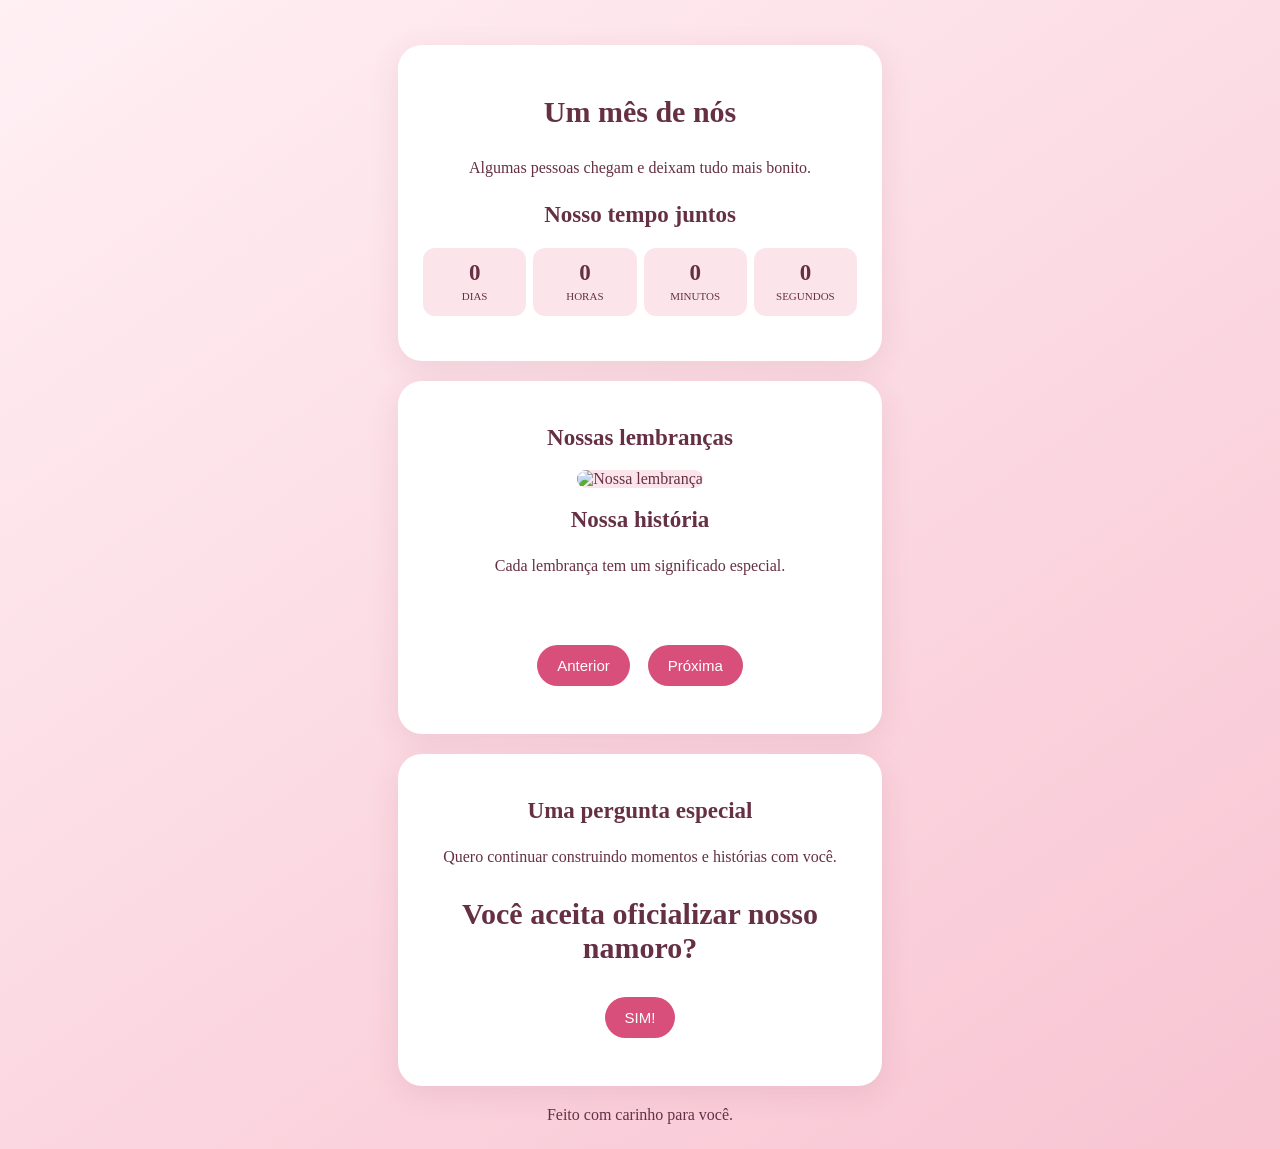
==== index.html @ b4ced91d "Add initial HTML structure for the project" ====
<!DOCTYPE html>
<html lang="pt-BR">
<head>
<meta charset="UTF-8">
<meta name="viewport" content="width=device-width,initial-scale=1">
<title>Um mês de nós</title>
<style>
*{box-sizing:border-box}
body{
 margin:0;background:linear-gradient(145deg,#fff0f4,#f8c4d2);
 color:#663044;font-family:Georgia,serif;text-align:center;
}
main{max-width:520px;margin:auto;padding:25px 18px}
.card{
 background:#fff;border-radius:24px;padding:25px;
 margin:20px 0;box-shadow:0 8px 30px #8b34501c;
}
h1{font-size:30px}
h2{font-size:23px}
p{line-height:1.8}
#counter{
 display:grid;grid-template-columns:repeat(4,1fr);gap:7px;
 margin:20px 0;
}
.time{
 background:#fce4eb;border-radius:12px;padding:12px 3px;
}
.time strong{display:block;font-size:23px}
.time small{font-size:11px}
#photo{
 width:100%;height:350px;object-fit:cover;border-radius:16px;
 background:#fce4eb;
}
button{
 background:#d94f7b;color:white;border:0;padding:12px 20px;
 border-radius:30px;font-size:15px;margin:7px;
}
#story{min-height:70px}
.hidden{display:none}
</style>
</head>
<body>
<main>
 <section class="card">
  <h1 id="title">Um mês de nós</h1>
  <p id="intro">Algumas pessoas chegam e deixam tudo mais bonito.</p>
  <h2>Nosso tempo juntos</h2>
  <div id="counter">
   <div class="time"><strong id="days">0</strong><small>DIAS</small></div>
   <div class="time"><strong id="hours">0</strong><small>HORAS</small></div>
   <div class="time"><strong id="minutes">0</strong><small>MINUTOS</small></div>
   <div class="time"><strong id="seconds">0</strong><small>SEGUNDOS</small></div>
  </div>
 </section>

 <section class="card">
  <h2>Nossas lembranças</h2>
  <img id="photo" alt="Nossa lembrança">
  <h2 id="photoTitle">Nossa história</h2>
  <p id="photoDate"></p>
  <p id="story">Cada lembrança tem um significado especial.</p>
  <button onclick="previous()">Anterior</button>
  <button onclick="next()">Próxima</button>
  <p id="position"></p>
 </section>

 <section class="card">
  <h2>Uma pergunta especial</h2>
  <p>Quero continuar construindo momentos e histórias com você.</p>
  <h1>Você aceita oficializar nosso namoro?</h1>
  <button onclick="yes()">SIM!</button>
  <p id="answer"></p>
 </section>

 <footer>Feito com carinho para você.</footer>
</main>

<script type="module">
import {db,doc,onSnapshot} from "./firebase.js";

let photos=[];
let current=0;
let startDate="2026-10-04T00:00";

function showPhoto(){
 const p=photos[current];
 if(!p){
  document.getElementById("photo").classList.add("hidden");
  document.getElementById("photoTitle").textContent="Em breve, novas lembranças";
  document.getElementById("photoDate").textContent="";
  document.getElementById("story").textContent="Nossas histórias ainda estão sendo escritas.";
  document.getElementById("position").textContent="0 / 0";
  return;
 }
 const img=document.getElementById("photo");
 img.classList.remove("hidden");
 img.src=p.image||"";
 document.getElementById("photoTitle").textContent=p.name||"Nossa lembrança";
 document.getElementById("photoDate").textContent=p.date||"";
 document.getElementById("story").textContent=p.story||"";
 document.getElementById("position").textContent=(current+1)+" / "+photos.length;
}

window.next=()=>{
 if(photos.length){current=(current+1)%photos.length;showPhoto();}
};
window.previous=()=>{
 if(photos.length){current=(current-1+photos.length)%photos.length;showPhoto();}
};
window.yes=()=>{
 document.getElementById("answer").textContent="Então vamos escrever essa história juntos!";
};

onSnapshot(doc(db,"site","config"),snap=>{
 if(!snap.exists())return;
 const d=snap.data();
 document.getElementById("title").textContent=d.title||"Um mês de nós";
 document.getElementById("intro").textContent=d.intro||"";
 startDate=d.startDate||startDate;
 photos=d.photos||[];
 current=0;
 showPhoto();
});

function updateCounter(){
 const start=new Date(startDate).getTime();
 const diff=Date.now()-start;
 if(!Number.isFinite(start)||diff<0)return;
 const total=Math.floor(diff/1000);
 document.getElementById("days").textContent=Math.floor(total/86400);
 document.getElementById("hours").textContent=Math.floor(total%86400/3600);
 document.getElementById("minutes").textContent=Math.floor(total%3600/60);
 document.getElementById("seconds").textContent=total%60;
}
setInterval(updateCounter,1000);
updateCounter();

let slideTimer;
function restartSlides(){
 clearInterval(slideTimer);
 slideTimer=setInterval(()=>{if(photos.length>1)next();},5000);
}
const originalShow=showPhoto;
</script>
</body>
</html>
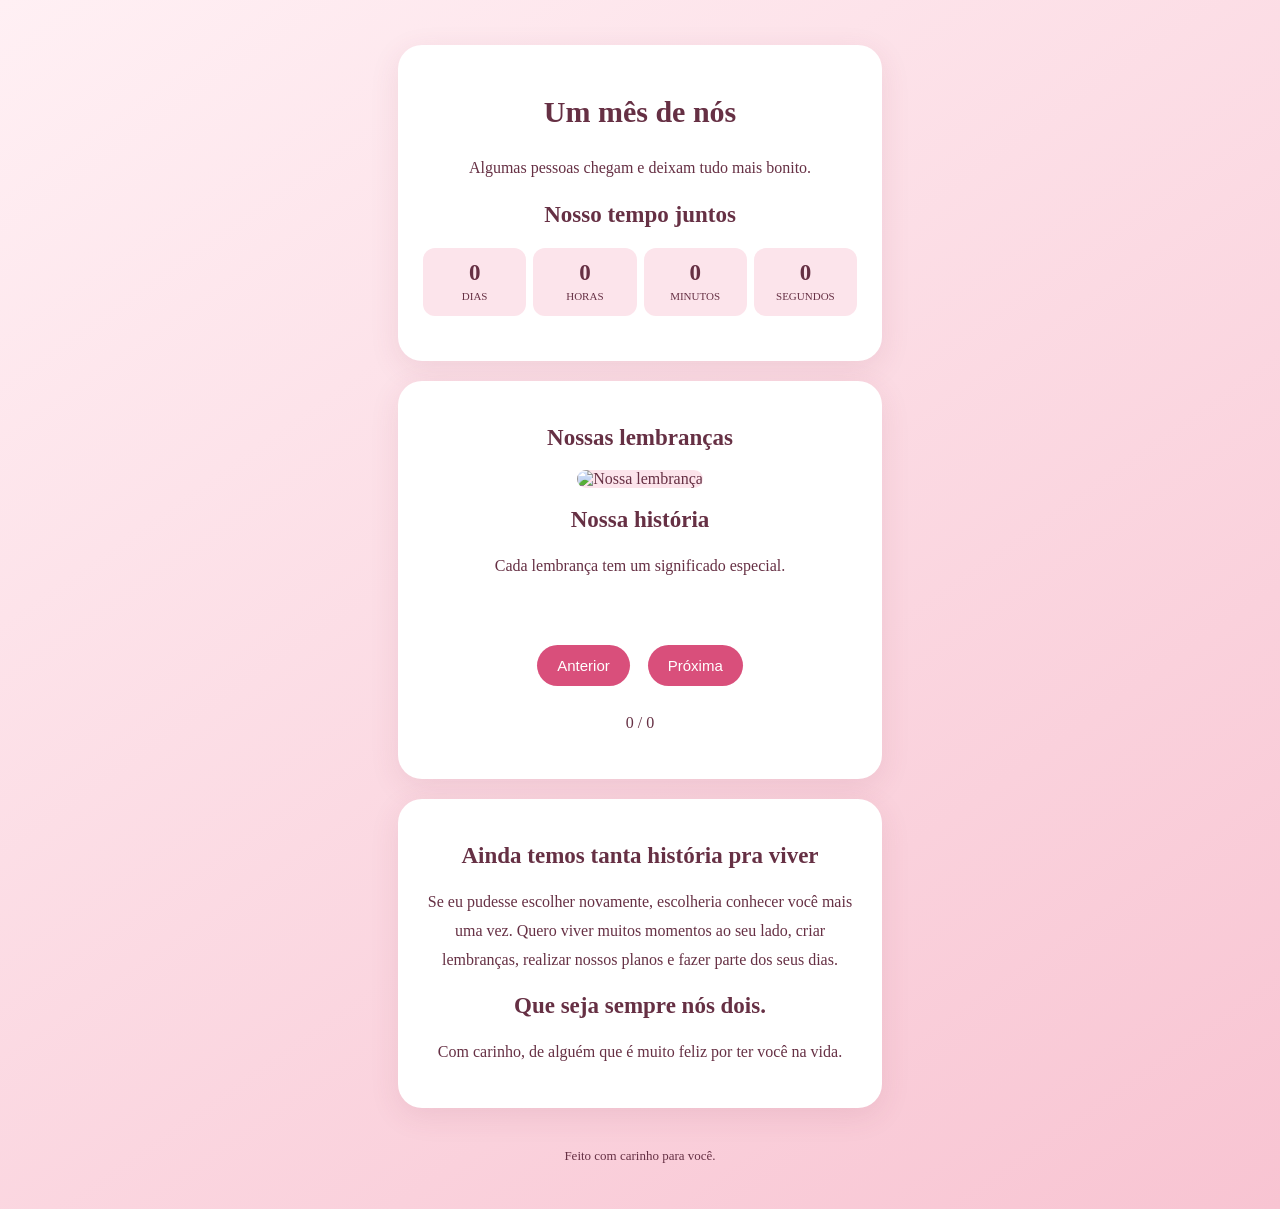
==== commit a7418c8d: "Refactor HTML and JavaScript for improved structure" ====
--- a/index.html
+++ b/index.html
@@ -3,145 +3,322 @@
 <html lang="pt-BR">
 <head>
 <meta charset="UTF-8">
-<meta name="viewport" content="width=device-width,initial-scale=1">
+<meta name="viewport" content="width=device-width, initial-scale=1">
+<meta name="theme-color" content="#f8c4d2">
 <title>Um mês de nós</title>
+
 <style>
-*{box-sizing:border-box}
-body{
- margin:0;background:linear-gradient(145deg,#fff0f4,#f8c4d2);
- color:#663044;font-family:Georgia,serif;text-align:center;
-}
-main{max-width:520px;margin:auto;padding:25px 18px}
-.card{
- background:#fff;border-radius:24px;padding:25px;
- margin:20px 0;box-shadow:0 8px 30px #8b34501c;
-}
-h1{font-size:30px}
-h2{font-size:23px}
-p{line-height:1.8}
-#counter{
- display:grid;grid-template-columns:repeat(4,1fr);gap:7px;
- margin:20px 0;
-}
-.time{
- background:#fce4eb;border-radius:12px;padding:12px 3px;
-}
-.time strong{display:block;font-size:23px}
-.time small{font-size:11px}
-#photo{
- width:100%;height:350px;object-fit:cover;border-radius:16px;
- background:#fce4eb;
-}
-button{
- background:#d94f7b;color:white;border:0;padding:12px 20px;
- border-radius:30px;font-size:15px;margin:7px;
-}
-#story{min-height:70px}
-.hidden{display:none}
+* {
+  box-sizing: border-box;
+}
+
+body {
+  margin: 0;
+  background: linear-gradient(145deg, #fff0f4, #f8c4d2);
+  color: #663044;
+  font-family: Georgia, serif;
+  text-align: center;
+}
+
+main {
+  max-width: 520px;
+  margin: auto;
+  padding: 25px 18px;
+}
+
+.card {
+  background: white;
+  border-radius: 24px;
+  padding: 25px;
+  margin: 20px 0;
+  box-shadow: 0 8px 30px #8b34501c;
+}
+
+h1 {
+  font-size: 30px;
+}
+
+h2 {
+  font-size: 23px;
+}
+
+p {
+  line-height: 1.8;
+  overflow-wrap: anywhere;
+}
+
+#counter {
+  display: grid;
+  grid-template-columns: repeat(4, 1fr);
+  gap: 7px;
+  margin: 20px 0;
+}
+
+.time {
+  background: #fce4eb;
+  border-radius: 12px;
+  padding: 12px 3px;
+}
+
+.time strong {
+  display: block;
+  font-size: 23px;
+}
+
+.time small {
+  font-size: 11px;
+}
+
+#photo {
+  width: 100%;
+  height: 350px;
+  object-fit: cover;
+  border-radius: 16px;
+  background: #fce4eb;
+}
+
+button {
+  background: #d94f7b;
+  color: white;
+  border: 0;
+  padding: 12px 20px;
+  border-radius: 30px;
+  font-size: 15px;
+  margin: 7px;
+  cursor: pointer;
+}
+
+button:active {
+  transform: scale(.96);
+}
+
+#story {
+  min-height: 70px;
+}
+
+.hidden {
+  display: none !important;
+}
+
+footer {
+  padding: 20px;
+  font-size: 13px;
+}
+
+@media (max-width: 360px) {
+  .time strong {
+    font-size: 18px;
+  }
+
+  .card {
+    padding: 18px;
+  }
+
+  #photo {
+    height: 280px;
+  }
+}
 </style>
 </head>
+
 <body>
 <main>
- <section class="card">
-  <h1 id="title">Um mês de nós</h1>
-  <p id="intro">Algumas pessoas chegam e deixam tudo mais bonito.</p>
-  <h2>Nosso tempo juntos</h2>
-  <div id="counter">
-   <div class="time"><strong id="days">0</strong><small>DIAS</small></div>
-   <div class="time"><strong id="hours">0</strong><small>HORAS</small></div>
-   <div class="time"><strong id="minutes">0</strong><small>MINUTOS</small></div>
-   <div class="time"><strong id="seconds">0</strong><small>SEGUNDOS</small></div>
-  </div>
- </section>
-
- <section class="card">
-  <h2>Nossas lembranças</h2>
-  <img id="photo" alt="Nossa lembrança">
-  <h2 id="photoTitle">Nossa história</h2>
-  <p id="photoDate"></p>
-  <p id="story">Cada lembrança tem um significado especial.</p>
-  <button onclick="previous()">Anterior</button>
-  <button onclick="next()">Próxima</button>
-  <p id="position"></p>
- </section>
-
- <section class="card">
-  <h2>Uma pergunta especial</h2>
-  <p>Quero continuar construindo momentos e histórias com você.</p>
-  <h1>Você aceita oficializar nosso namoro?</h1>
-  <button onclick="yes()">SIM!</button>
-  <p id="answer"></p>
- </section>
-
- <footer>Feito com carinho para você.</footer>
+
+  <section class="card">
+    <h1 id="title">Um mês de nós</h1>
+
+    <p id="intro">
+      Algumas pessoas chegam e deixam tudo mais bonito.
+    </p>
+
+    <h2>Nosso tempo juntos</h2>
+
+    <div id="counter">
+      <div class="time">
+        <strong id="days">0</strong>
+        <small>DIAS</small>
+      </div>
+
+      <div class="time">
+        <strong id="hours">0</strong>
+        <small>HORAS</small>
+      </div>
+
+      <div class="time">
+        <strong id="minutes">0</strong>
+        <small>MINUTOS</small>
+      </div>
+
+      <div class="time">
+        <strong id="seconds">0</strong>
+        <small>SEGUNDOS</small>
+      </div>
+    </div>
+  </section>
+
+  <section class="card">
+    <h2>Nossas lembranças</h2>
+
+    <img id="photo" alt="Nossa lembrança">
+
+    <h2 id="photoTitle">Nossa história</h2>
+
+    <p id="photoDate"></p>
+
+    <p id="story">
+      Cada lembrança tem um significado especial.
+    </p>
+
+    <button id="previousButton">Anterior</button>
+    <button id="nextButton">Próxima</button>
+
+    <p id="position">0 / 0</p>
+  </section>
+
+  <section class="card">
+    <h2>Ainda temos tanta história pra viver</h2>
+
+    <p>
+      Se eu pudesse escolher novamente, escolheria conhecer
+      você mais uma vez. Quero viver muitos momentos ao seu lado,
+      criar lembranças, realizar nossos planos e fazer parte
+      dos seus dias.
+    </p>
+
+    <h2>Que seja sempre nós dois.</h2>
+
+    <p>
+      Com carinho, de alguém que é muito feliz por ter você na vida.
+    </p>
+  </section>
+
+  <footer>
+    Feito com carinho para você.
+  </footer>
+
 </main>
 
 <script type="module">
-import {db,doc,onSnapshot} from "./firebase.js";
-
-let photos=[];
-let current=0;
-let startDate="2026-10-04T00:00";
-
-function showPhoto(){
- const p=photos[current];
- if(!p){
-  document.getElementById("photo").classList.add("hidden");
-  document.getElementById("photoTitle").textContent="Em breve, novas lembranças";
-  document.getElementById("photoDate").textContent="";
-  document.getElementById("story").textContent="Nossas histórias ainda estão sendo escritas.";
-  document.getElementById("position").textContent="0 / 0";
-  return;
- }
- const img=document.getElementById("photo");
- img.classList.remove("hidden");
- img.src=p.image||"";
- document.getElementById("photoTitle").textContent=p.name||"Nossa lembrança";
- document.getElementById("photoDate").textContent=p.date||"";
- document.getElementById("story").textContent=p.story||"";
- document.getElementById("position").textContent=(current+1)+" / "+photos.length;
-}
-
-window.next=()=>{
- if(photos.length){current=(current+1)%photos.length;showPhoto();}
-};
-window.previous=()=>{
- if(photos.length){current=(current-1+photos.length)%photos.length;showPhoto();}
-};
-window.yes=()=>{
- document.getElementById("answer").textContent="Então vamos escrever essa história juntos!";
-};
-
-onSnapshot(doc(db,"site","config"),snap=>{
- if(!snap.exists())return;
- const d=snap.data();
- document.getElementById("title").textContent=d.title||"Um mês de nós";
- document.getElementById("intro").textContent=d.intro||"";
- startDate=d.startDate||startDate;
- photos=d.photos||[];
- current=0;
- showPhoto();
-});
-
-function updateCounter(){
- const start=new Date(startDate).getTime();
- const diff=Date.now()-start;
- if(!Number.isFinite(start)||diff<0)return;
- const total=Math.floor(diff/1000);
- document.getElementById("days").textContent=Math.floor(total/86400);
- document.getElementById("hours").textContent=Math.floor(total%86400/3600);
- document.getElementById("minutes").textContent=Math.floor(total%3600/60);
- document.getElementById("seconds").textContent=total%60;
-}
-setInterval(updateCounter,1000);
+import {
+  db,
+  doc,
+  onSnapshot
+} from "./firebase.js";
+
+let photos = [];
+let current = 0;
+let slideTimer = null;
+
+let startDate = "2026-10-04T00:00";
+
+const $ = (id) => document.getElementById(id);
+
+function showPhoto() {
+  const p = photos[current];
+
+  if (!p) {
+    $("photo").classList.add("hidden");
+    $("photoTitle").textContent = "Em breve, novas lembranças";
+    $("photoDate").textContent = "";
+    $("story").textContent =
+      "Nossas histórias ainda estão sendo escritas.";
+    $("position").textContent = "0 / 0";
+    return;
+  }
+
+  $("photo").classList.remove("hidden");
+  $("photo").src = p.image || "";
+  $("photoTitle").textContent = p.name || "Nossa lembrança";
+  $("photoDate").textContent = p.date || "";
+  $("story").textContent = p.story || "";
+
+  $("position").textContent =
+    (current + 1) + " / " + photos.length;
+}
+
+function next() {
+  if (!photos.length) return;
+
+  current = (current + 1) % photos.length;
+  showPhoto();
+}
+
+function previous() {
+  if (!photos.length) return;
+
+  current = (current - 1 + photos.length) % photos.length;
+  showPhoto();
+}
+
+$("nextButton").addEventListener("click", next);
+$("previousButton").addEventListener("click", previous);
+
+function restartSlides() {
+  clearInterval(slideTimer);
+
+  if (photos.length > 1) {
+    slideTimer = setInterval(next, 5000);
+  }
+}
+
+function updateCounter() {
+  const start = new Date(startDate).getTime();
+
+  if (!Number.isFinite(start)) return;
+
+  const diff = Date.now() - start;
+
+  if (diff < 0) {
+    $("days").textContent = "0";
+    $("hours").textContent = "0";
+    $("minutes").textContent = "0";
+    $("seconds").textContent = "0";
+    return;
+  }
+
+  const total = Math.floor(diff / 1000);
+
+  $("days").textContent = Math.floor(total / 86400);
+  $("hours").textContent = Math.floor(total % 86400 / 3600);
+  $("minutes").textContent = Math.floor(total % 3600 / 60);
+  $("seconds").textContent = total % 60;
+}
+
+onSnapshot(
+  doc(db, "site", "config"),
+
+  (snap) => {
+    if (!snap.exists()) return;
+
+    const data = snap.data();
+
+    $("title").textContent =
+      data.title || "Um mês de nós";
+
+    $("intro").textContent =
+      data.intro || "";
+
+    startDate = data.startDate || startDate;
+
+    photos = Array.isArray(data.photos)
+      ? data.photos
+      : [];
+
+    current = 0;
+
+    showPhoto();
+    restartSlides();
+    updateCounter();
+  },
+
+  (error) => {
+    console.error("Erro ao carregar o site:", error);
+  }
+);
+
 updateCounter();
-
-let slideTimer;
-function restartSlides(){
- clearInterval(slideTimer);
- slideTimer=setInterval(()=>{if(photos.length>1)next();},5000);
-}
-const originalShow=showPhoto;
+setInterval(updateCounter, 1000);
+
 </script>
 </body>
 </html>
